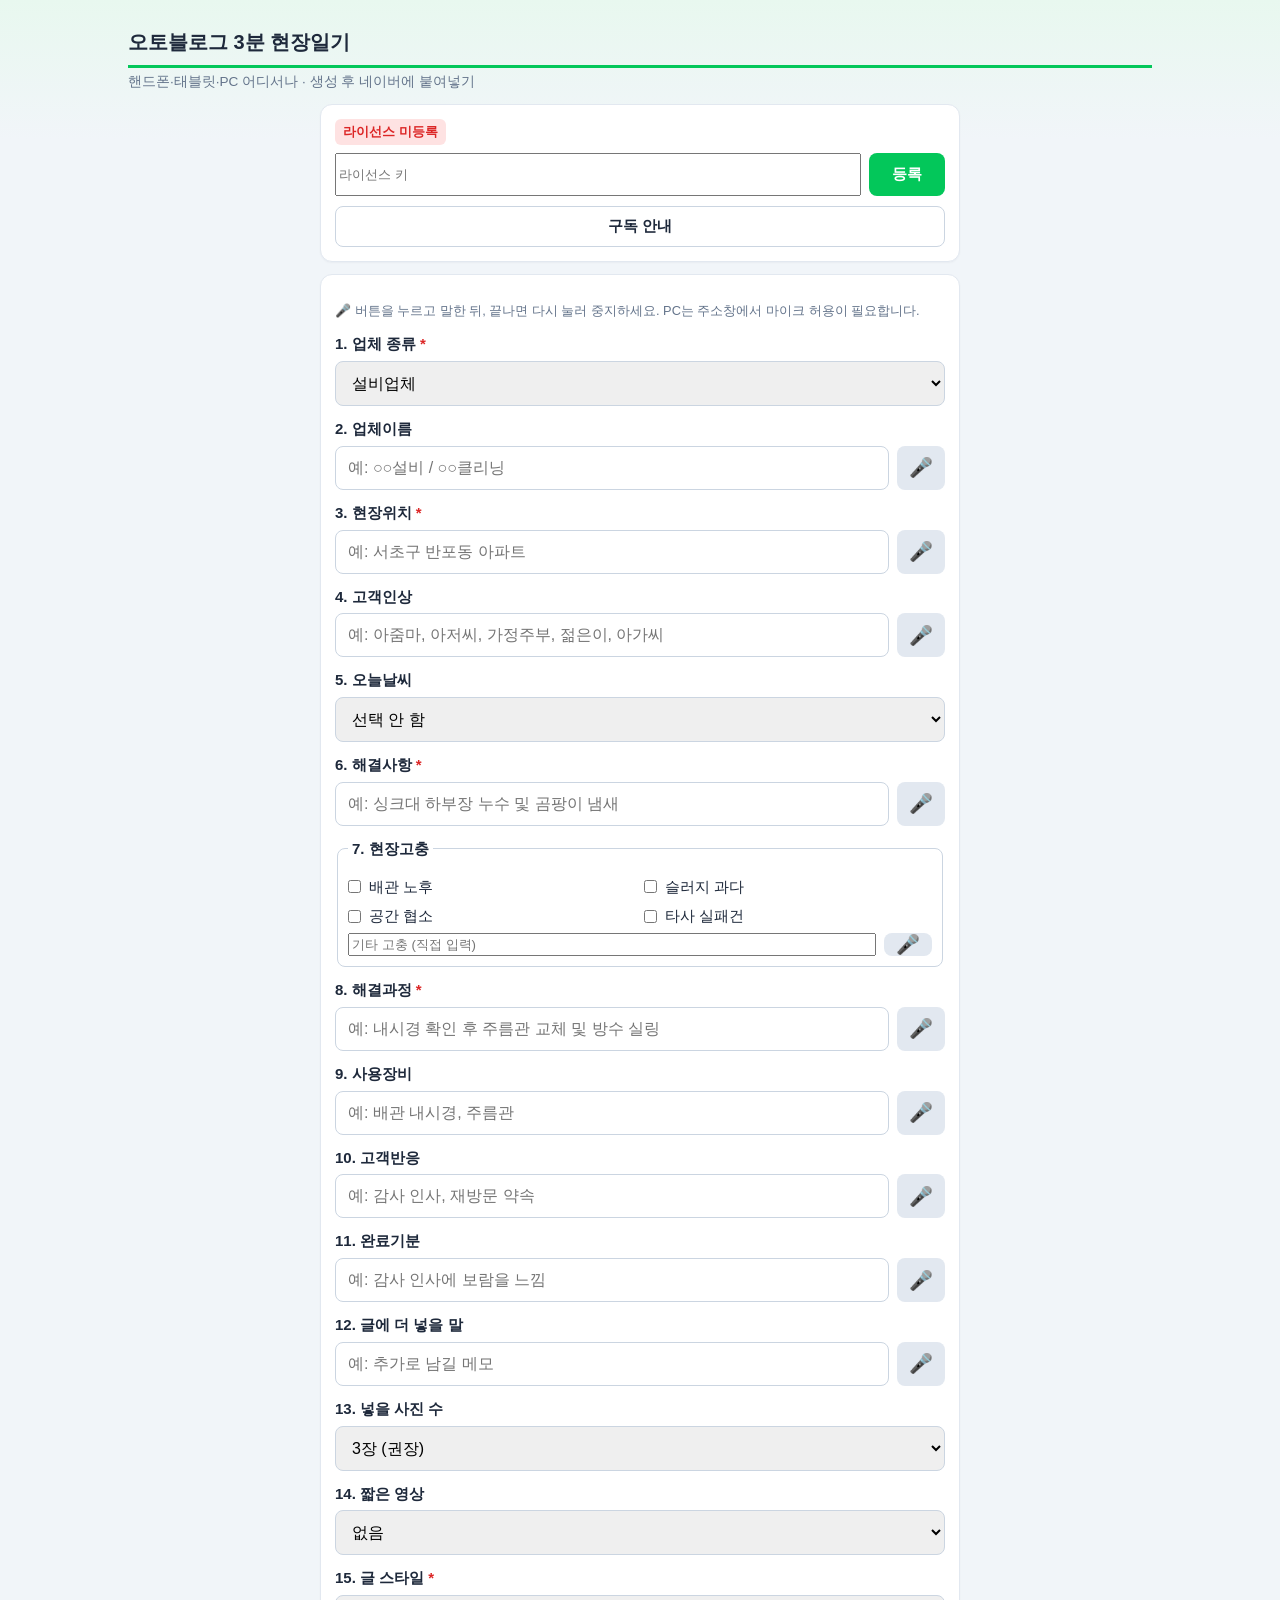
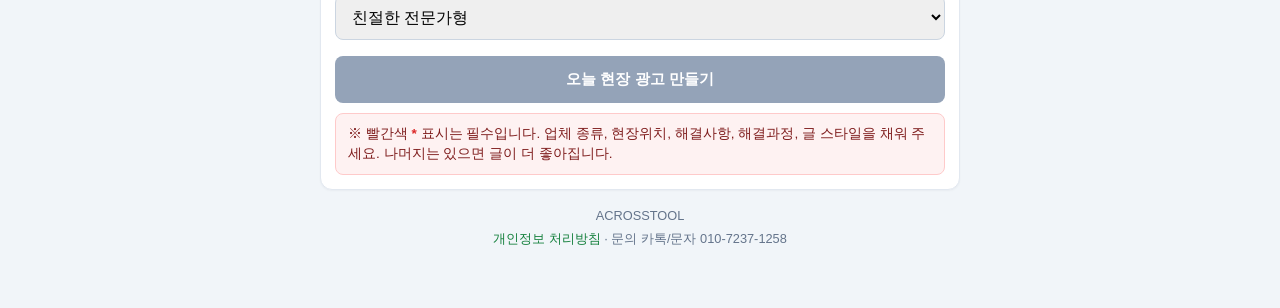
==== backend/web/index.html @ a8a13a2d "Widen the customer app on tablets and laptops without changing the phone layout. Show input and gene" ====
<!DOCTYPE html>
<html lang="ko">
<head>
  <meta charset="UTF-8" />
  <meta name="viewport" content="width=device-width, initial-scale=1, viewport-fit=cover" />
  <meta name="theme-color" content="#03c75a" />
  <meta name="apple-mobile-web-app-capable" content="yes" />
  <title>오토블로그 AI — 사장님 현장 일기</title>
  <link rel="stylesheet" href="styles.css?v=20260915wide" />
</head>
<body>
  <header class="header">
    <h1>오토블로그 3분 현장일기</h1>
    <p class="sub">핸드폰·태블릿·PC 어디서나 · 생성 후 네이버에 붙여넣기</p>
  </header>

  <div class="workspace">
  <div class="workspace-in">
  <section class="card" id="licenseCard">
    <div id="licenseBadge" class="badge inactive">라이선스 미등록</div>
    <div id="usageCard" class="usage-card" hidden>
      <div class="usage-row"><span>플랜</span><strong id="usagePlan">—</strong></div>
      <div class="usage-row"><span>구독 남은 기간</span><strong id="usageDays">—</strong></div>
      <div class="usage-row"><span>오늘 남은 건수</span><strong id="usageDaily">—</strong></div>
      <div class="usage-row"><span>이번 달 남은 건수</span><strong id="usageMonthly">—</strong></div>
    </div>
    <div class="row">
      <input type="text" id="licenseKey" placeholder="라이선스 키" autocomplete="off" />
      <button type="button" id="verifyBtn" class="btn-sm">등록</button>
    </div>
    <p id="licenseError" class="error" hidden></p>
    <button type="button" id="bankToggle" class="btn-ghost">구독 안내</button>
    <div id="bankNotice" class="bank" hidden></div>
  </section>

  <form id="genForm" class="card">
    <p class="hint" id="voiceHint">🎤 버튼을 누르고 말한 뒤, 끝나면 다시 눌러 중지하세요. PC 크롬은 주소창에서 마이크를 허용해야 합니다. 아이폰은 타이핑을 이용해 주세요.</p>

    <label>
      1. 업체 종류 <span class="req">*</span>
      <select id="bizType" required>
        <option value="plumbing">설비업체</option>
        <option value="cleaning">청소업체</option>
        <option value="custom">자가입력</option>
      </select>
    </label>

    <label>
      2. 업체이름
      <span class="voice-row">
        <input type="text" id="companyName" placeholder="예: ○○설비 / ○○클리닝" />
        <button type="button" class="mic-btn" data-for="companyName" title="말로 입력">🎤</button>
      </span>
    </label>

    <label>
      3. 현장위치 <span class="req">*</span>
      <span class="voice-row">
        <input type="text" id="location" required placeholder="예: 서초구 반포동 아파트" />
        <button type="button" class="mic-btn" data-for="location" title="말로 입력">🎤</button>
      </span>
    </label>

    <label>
      4. 고객인상
      <span class="voice-row">
        <input type="text" id="customerImpression" placeholder="예: 아줌마, 아저씨, 가정주부, 젊은이, 아가씨" />
        <button type="button" class="mic-btn" data-for="customerImpression" title="말로 입력">🎤</button>
      </span>
    </label>

    <label>
      5. 오늘날씨
      <select id="weather">
        <option value="">선택 안 함</option>
        <option value="☀️ 맑고 화창함">☀️ 맑고 화창함</option>
        <option value="🌧️ 비가 주룩주룩 옴">🌧️ 비가 주룩주룩 옴</option>
        <option value="❄️ 칼바람 부는 한파">❄️ 칼바람 부는 한파</option>
        <option value="🌫️ 습하고 무더운 날씨">🌫️ 습하고 무더운 날씨</option>
      </select>
    </label>

    <label>
      6. 해결사항 <span class="req">*</span>
      <span class="voice-row">
        <input type="text" id="issue" required placeholder="예: 싱크대 하부장 누수 및 곰팡이 냄새" />
        <button type="button" class="mic-btn" data-for="issue" title="말로 입력">🎤</button>
      </span>
    </label>

    <fieldset>
      <legend>7. 현장고충</legend>
      <div class="checks" id="obstacleChecks"></div>
      <span class="voice-row">
        <input type="text" id="obstacleOther" placeholder="기타 고충 (직접 입력)" />
        <button type="button" class="mic-btn" data-for="obstacleOther" title="말로 입력">🎤</button>
      </span>
    </fieldset>

    <label>
      8. 해결과정 <span class="req">*</span>
      <span class="voice-row">
        <input type="text" id="process" required placeholder="예: 내시경 확인 후 주름관 교체 및 방수 실링" />
        <button type="button" class="mic-btn" data-for="process" title="말로 입력">🎤</button>
      </span>
    </label>

    <label>
      9. 사용장비
      <span class="voice-row">
        <input type="text" id="equipment" placeholder="예: 배관 내시경, 주름관" />
        <button type="button" class="mic-btn" data-for="equipment" title="말로 입력">🎤</button>
      </span>
    </label>

    <label>
      10. 고객반응
      <span class="voice-row">
        <input type="text" id="customerReaction" placeholder="예: 감사 인사, 재방문 약속" />
        <button type="button" class="mic-btn" data-for="customerReaction" title="말로 입력">🎤</button>
      </span>
    </label>

    <label>
      11. 완료기분
      <span class="voice-row">
        <input type="text" id="feeling" placeholder="예: 감사 인사에 보람을 느낌" />
        <button type="button" class="mic-btn" data-for="feeling" title="말로 입력">🎤</button>
      </span>
    </label>

    <label>
      12. 글에 더 넣을 말
      <span class="voice-row">
        <input type="text" id="extra" placeholder="예: 추가로 남길 메모" />
        <button type="button" class="mic-btn" data-for="extra" title="말로 입력">🎤</button>
      </span>
    </label>

    <label>
      13. 넣을 사진 수
      <select id="photoCount">
        <option value="0">0장 (글만)</option>
        <option value="1">1장</option>
        <option value="2">2장</option>
        <option value="3" selected>3장 (권장)</option>
        <option value="4">4장</option>
        <option value="5">5장</option>
        <option value="6">6장</option>
        <option value="7">7장</option>
        <option value="8">8장</option>
        <option value="9">9장</option>
        <option value="10">10장</option>
      </select>
    </label>

    <label>
      14. 짧은 영상
      <select id="videoCount">
        <option value="0" selected>없음</option>
        <option value="1">1개 (15~30초, 각 앱에서 직접 첨부)</option>
      </select>
    </label>

    <label>
      15. 글 스타일 <span class="req">*</span>
      <select id="tone" required>
        <option value="친절하고 꼼꼼한 전문가형">친절한 전문가형</option>
        <option value="현장감 넘치는 베테랑 일기형">베테랑 일기형</option>
        <option value="원인과 해결 중심 정보전달형">원인-해결 정보전달형</option>
      </select>
    </label>

    <button type="submit" id="generateBtn" class="btn-primary" disabled>오늘 현장 광고 만들기</button>
    <p id="genError" class="error" hidden></p>
    <p class="form-notes">※ 빨간색 <span class="req">*</span> 표시는 필수입니다. 업체 종류, 현장위치, 해결사항, 해결과정, 글 스타일을 채워 주세요. 나머지는 있으면 글이 더 좋아집니다.</p>
  </form>
  </div>

  <section id="resultSection" class="card result" hidden>
    <div class="tab-container">
      <button type="button" class="tab-btn active" data-tab="tab-blog">블로그</button>
      <button type="button" class="tab-btn" data-tab="tab-daangn">당근</button>
      <button type="button" class="tab-btn" data-tab="tab-place">지도</button>
      <button type="button" class="tab-btn" data-tab="tab-kakao">카톡</button>
    </div>
    <div id="tab-blog" class="tab-content active">
      <input type="text" id="blogTitle" placeholder="제목" />
      <textarea id="blogContent" rows="10"></textarea>
      <input type="text" id="blogTags" placeholder="#태그" />
      <p class="hint">사진·영상은 본문 마커 자리에 네이버 앱에서 직접 넣으세요.</p>
      <button type="button" id="copyBlogBtn" class="btn-primary">블로그 전체 복사</button>
    </div>
    <div id="tab-daangn" class="tab-content">
      <textarea id="daangnText" rows="8"></textarea>
      <button type="button" id="copyDaangnBtn" class="btn-primary">당근 문구 복사</button>
    </div>
    <div id="tab-place" class="tab-content">
      <label for="reviewSms">리뷰 요청 문자</label>
      <textarea id="reviewSms" rows="5"></textarea>
      <button type="button" id="copySmsBtn" class="btn-primary">문자 복사</button>
      <label>플레이스 소식</label>
      <textarea id="placeNews" rows="5"></textarea>
      <button type="button" id="copyPlaceNewsBtn" class="btn-primary">소식 복사</button>
      <label>키워드</label>
      <input type="text" id="placeKeywords" readonly />
      <button type="button" id="copyKwBtn" class="btn-primary">키워드 복사</button>
    </div>
    <div id="tab-kakao" class="tab-content">
      <label>고객 카톡</label>
      <textarea id="kakaoCustomer" rows="5"></textarea>
      <button type="button" id="copyKakaoCustomerBtn" class="btn-primary">고객 카톡 복사</button>
      <label>채널/단골 소식</label>
      <textarea id="kakaoChannel" rows="5"></textarea>
      <button type="button" id="copyKakaoChannelBtn" class="btn-primary">채널 소식 복사</button>
    </div>
    <p id="modelTag" class="model"></p>
    <p id="copyMsg" class="ok" hidden></p>
  </section>
  </div>

  <footer class="footer legal">
    <p id="legalLine">ACROSSTOOL</p>
    <p><a href="/privacy">개인정보 처리방침</a> · 문의 카톡/문자 010-7237-1258</p>
  </footer>

  <script src="app.js?v=20260915wide"></script>
</body>
</html>
---- backend/web/styles.css ----
:root {
  --green: #03c75a;
  --green-dark: #02a84b;
  --text: #1e293b;
  --muted: #64748b;
  --border: #cbd5e1;
  --bg: #f1f5f9;
  --card: #ffffff;
  --danger: #dc2626;
  --ok: #15803d;
}

* {
  box-sizing: border-box;
}

body {
  margin: 0;
  padding: 12px 12px 40px;
  font-family: -apple-system, BlinkMacSystemFont, "Apple SD Gothic Neo", "Noto Sans KR", sans-serif;
  font-size: 15px;
  color: var(--text);
  background: linear-gradient(180deg, #e8f8ef 0%, var(--bg) 140px);
  line-height: 1.45;
  max-width: 560px;
  margin-inline: auto;
}

.header h1 {
  margin: 4px 0 4px;
  font-size: 1.25rem;
  border-bottom: 3px solid var(--green);
  padding-bottom: 8px;
}

.sub {
  margin: 0 0 12px;
  color: var(--muted);
  font-size: 0.85rem;
}

.card {
  background: var(--card);
  border: 1px solid #e2e8f0;
  border-radius: 12px;
  padding: 14px;
  margin-bottom: 12px;
  box-shadow: 0 1px 2px rgba(15, 23, 42, 0.04);
}

.badge {
  display: inline-block;
  padding: 4px 8px;
  border-radius: 6px;
  font-size: 0.8rem;
  font-weight: 700;
  margin-bottom: 8px;
}

.badge.inactive {
  background: #fee2e2;
  color: var(--danger);
}

.badge.active {
  background: #dcfce7;
  color: var(--ok);
}

.badge.warn {
  background: #fef3c7;
  color: #b45309;
}

.row {
  display: flex;
  gap: 8px;
}

.row input {
  flex: 1;
}

label,
fieldset {
  display: block;
  margin-bottom: 12px;
  font-weight: 600;
}

fieldset {
  border: 1px solid var(--border);
  border-radius: 8px;
  padding: 10px;
}

legend {
  font-weight: 600;
  padding: 0 4px;
}

label input,
label select,
textarea {
  display: block;
  width: 100%;
  margin-top: 6px;
  padding: 12px 12px;
  border: 1px solid var(--border);
  border-radius: 8px;
  font-size: 16px; /* iOS zoom 방지 */
  font-weight: 400;
  font-family: inherit;
}

.checks {
  display: grid;
  grid-template-columns: 1fr 1fr;
  gap: 8px;
  margin-top: 6px;
}

.checks label {
  font-weight: 400;
  display: flex;
  align-items: center;
  gap: 8px;
  margin: 0;
}

.checks input {
  width: auto;
  margin: 0;
}

button,
.btn-primary,
.btn-sm {
  border: none;
  border-radius: 8px;
  background: var(--green);
  color: #fff;
  font-weight: 700;
  font-size: 15px;
  padding: 14px 12px;
  cursor: pointer;
  font-family: inherit;
}

.btn-sm {
  width: 76px;
  padding: 12px 8px;
  flex-shrink: 0;
}

.btn-primary {
  width: 100%;
  margin-top: 4px;
}

button:disabled,
.btn-primary:disabled {
  background: #94a3b8;
  cursor: not-allowed;
}

.bank {
  margin-top: 10px;
  padding: 10px;
  border: 1px dashed var(--border);
  border-radius: 8px;
  background: #f8fafc;
  font-size: 0.88rem;
  color: #475569;
  line-height: 1.5;
}

.btn-ghost {
  width: 100%;
  margin-top: 10px;
  padding: 10px 12px;
  background: #fff;
  color: var(--text);
  border: 1px solid var(--border);
  font-weight: 600;
}

.btn-ghost.open {
  border-color: var(--green);
  color: var(--green-dark);
}

.usage-card {
  background: #f0fdf4;
  border: 1px solid #bbf7d0;
  border-radius: 8px;
  padding: 10px 12px;
  margin-bottom: 10px;
  font-size: 0.88rem;
}

.usage-row {
  display: flex;
  justify-content: space-between;
  gap: 12px;
  padding: 3px 0;
  color: #475569;
}

.usage-row strong {
  color: var(--text);
  font-weight: 700;
  text-align: right;
}

.checks .full {
  grid-column: 1 / -1;
}

.checks .full input[type="text"] {
  width: 100%;
  margin: 0;
}

.error {
  color: var(--danger);
  font-size: 0.88rem;
  margin: 8px 0 0;
}

.ok {
  color: var(--ok);
  font-size: 0.88rem;
  margin: 8px 0 0;
  font-weight: 600;
}

.hint,
.model,
.footer {
  color: var(--muted);
  font-size: 0.8rem;
}

.req {
  color: #dc2626;
  font-weight: 800;
}

.form-notes {
  margin: 10px 0 0;
  padding: 10px 12px;
  background: #fef2f2;
  border: 1px solid #fecaca;
  border-radius: 8px;
  color: #7f1d1d;
  font-size: 0.85rem;
  font-weight: 500;
  line-height: 1.45;
}

.result textarea {
  min-height: 160px;
  resize: vertical;
}

.tab-container {
  display: flex;
  gap: 4px;
  margin-bottom: 10px;
}

.tab-btn {
  flex: 1;
  margin: 0;
  padding: 8px 4px;
  font-size: 0.8rem;
  font-weight: 700;
  background: #f1f5f9;
  color: var(--muted);
  border: none;
  border-radius: 8px;
}

.tab-btn.active {
  background: var(--green);
  color: #fff;
}

.tab-content {
  display: none;
}

.tab-content.active {
  display: block;
}

.voice-row {
  display: flex;
  gap: 8px;
  margin-top: 6px;
  align-items: stretch;
}

.voice-row input {
  flex: 1;
  width: auto;
  margin-top: 0;
}

.mic-btn {
  flex: 0 0 48px;
  margin: 0;
  padding: 0;
  font-size: 1.2rem;
  background: #e2e8f0;
  color: #1e293b;
  border: none;
  border-radius: 8px;
}

.mic-btn.listening {
  background: #fecaca;
}

.footer {
  text-align: center;
  margin-top: 16px;
}

.footer.legal p {
  margin: 4px 0;
  line-height: 1.5;
}

.footer.legal a {
  color: #15803d;
  text-decoration: none;
}

@media (min-width: 720px) {
  body {
    max-width: 760px;
    padding: 20px 24px 48px;
  }
}

@media (min-width: 1024px) {
  body {
    max-width: 1080px;
    padding: 24px 28px 56px;
  }

  .workspace:has(#resultSection:not([hidden])) {
    display: grid;
    grid-template-columns: minmax(340px, 1fr) minmax(360px, 1.05fr);
    gap: 16px;
    align-items: start;
  }

  .workspace:has(#resultSection:not([hidden])) .result {
    position: sticky;
    top: 16px;
    max-height: calc(100vh - 32px);
    overflow: auto;
    margin-bottom: 0;
  }

  .workspace:not(:has(#resultSection:not([hidden]))) {
    max-width: 640px;
    margin-inline: auto;
  }

  .result textarea {
    min-height: 220px;
  }
}
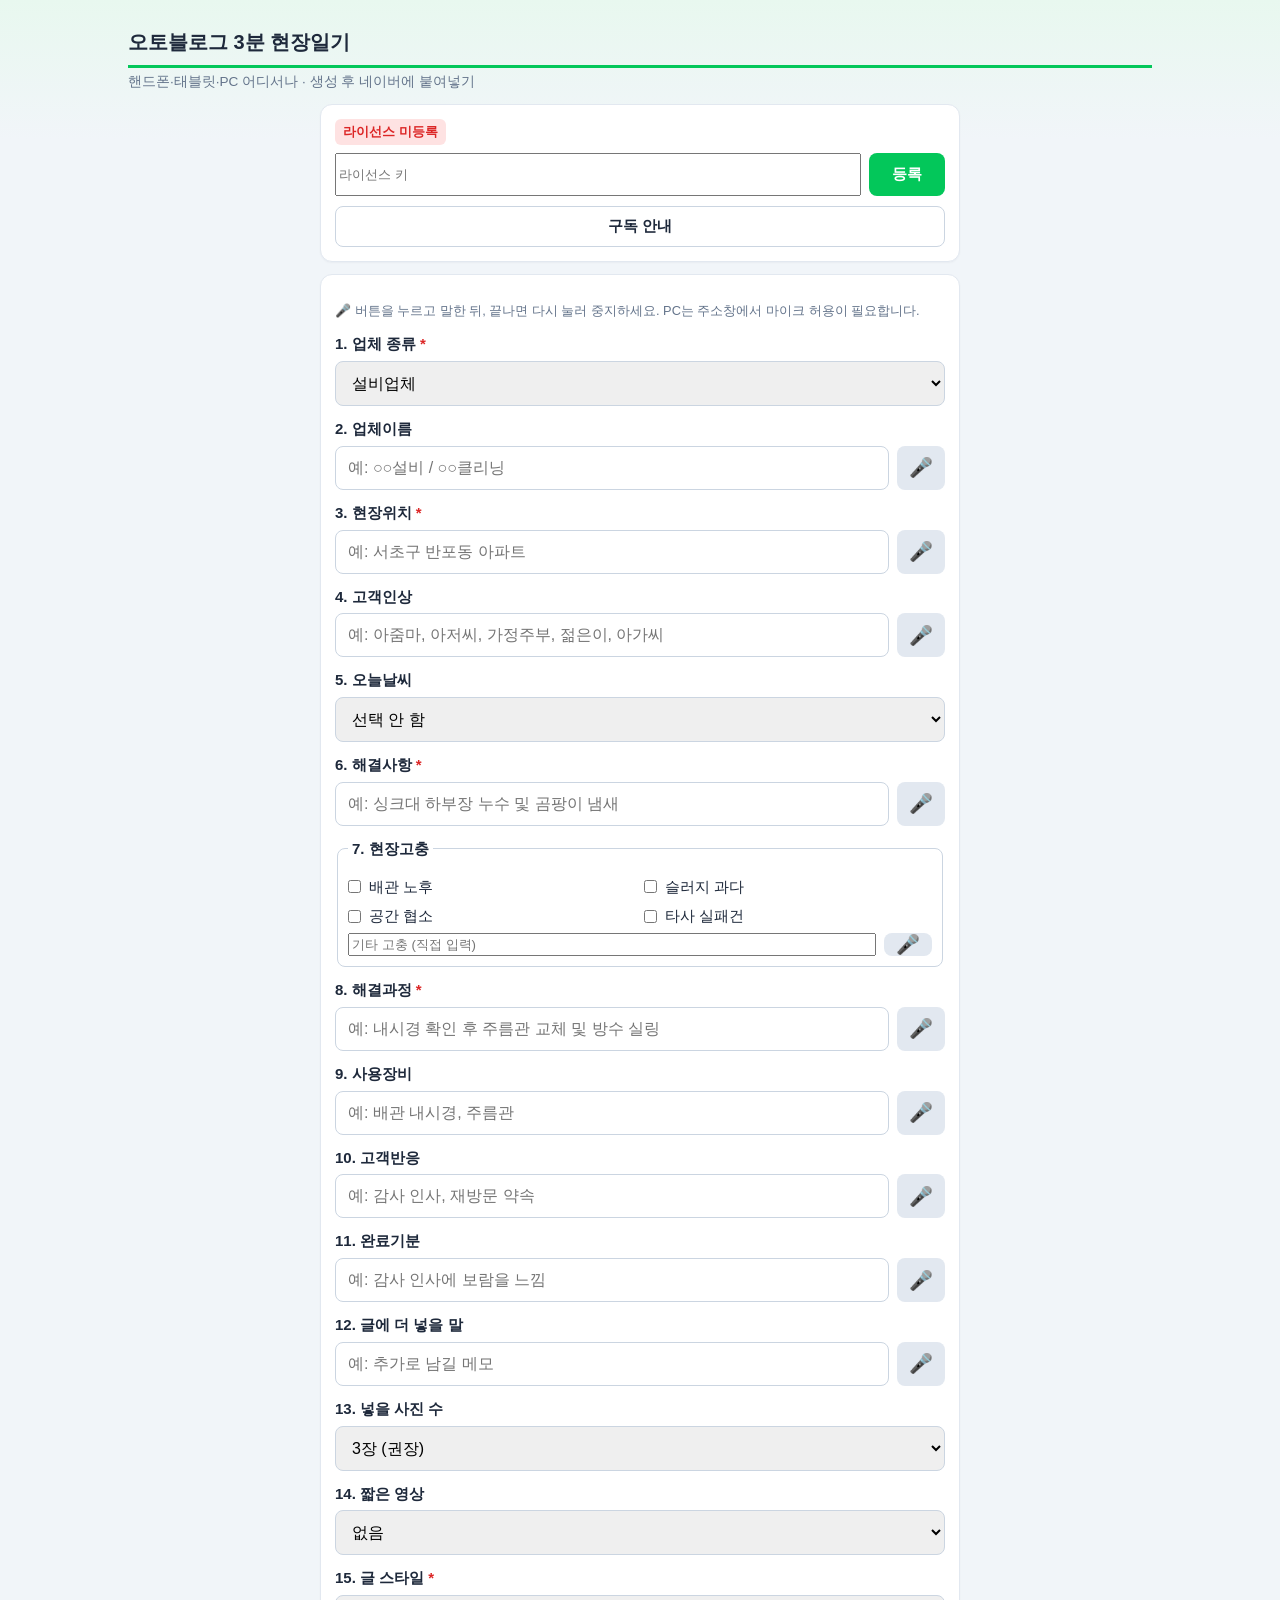
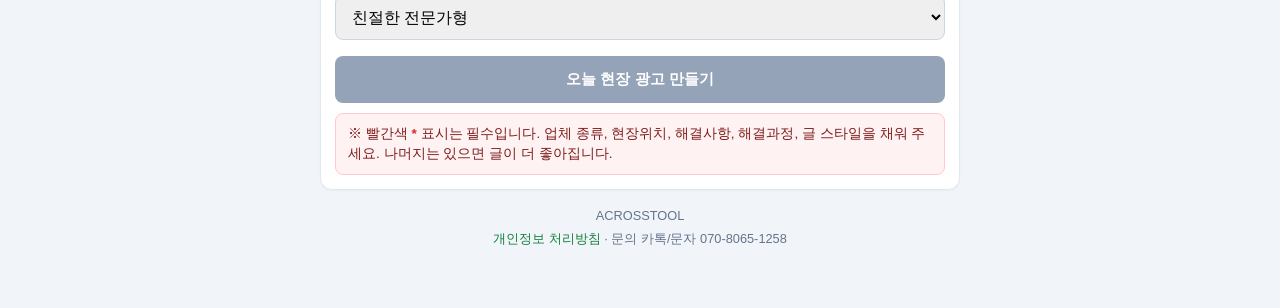
==== commit 4f605ea6: "Use 070-8065-1258 as the public contact number. Keep the same Kakao/SMS inquiry line on the customer" ====
--- a/backend/web/index.html
+++ b/backend/web/index.html
@@ -221,7 +221,7 @@
 
   <footer class="footer legal">
     <p id="legalLine">ACROSSTOOL</p>
-    <p><a href="/privacy">개인정보 처리방침</a> · 문의 카톡/문자 010-7237-1258</p>
+    <p><a href="/privacy">개인정보 처리방침</a> · 문의 카톡/문자 070-8065-1258</p>
   </footer>
 
   <script src="app.js?v=20260915wide"></script>
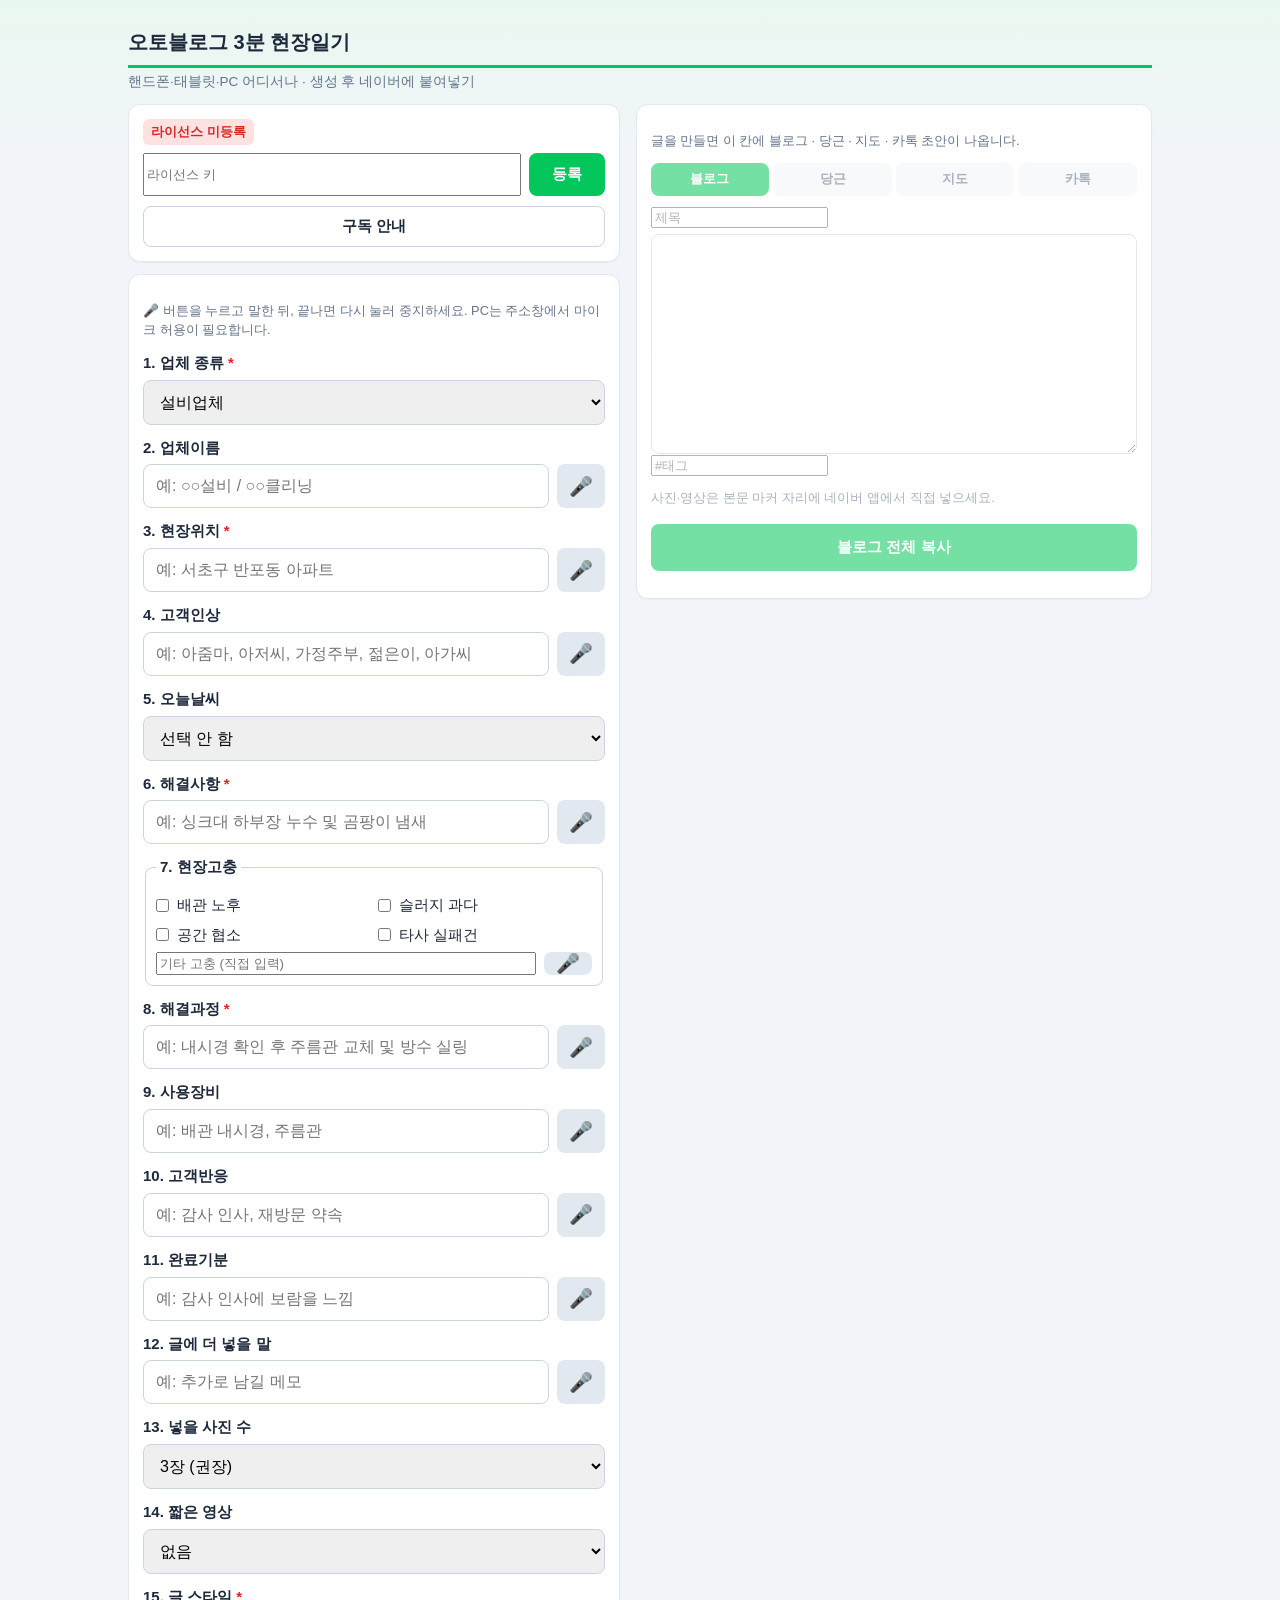
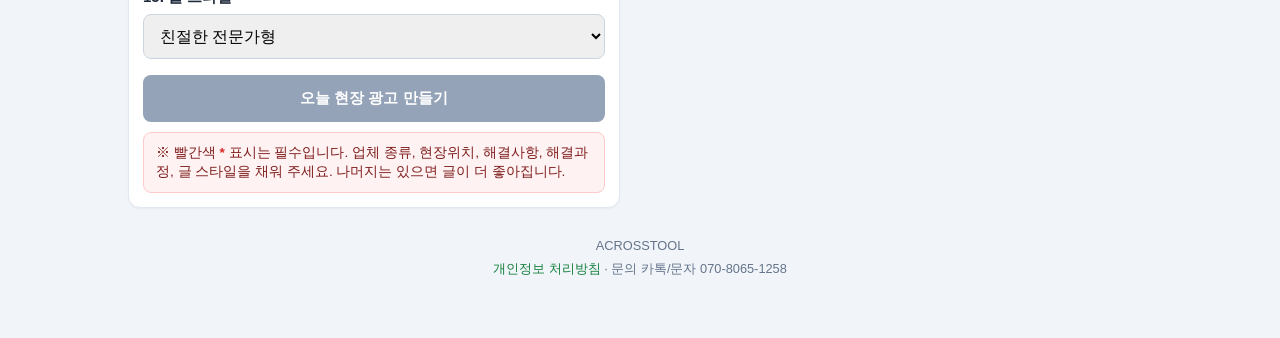
==== commit 5302e18a: "Keep the laptop customer app in two columns from the start. Show an empty result pane on the right s" ====
--- a/backend/web/index.html
+++ b/backend/web/index.html
@@ -6,7 +6,7 @@
   <meta name="theme-color" content="#03c75a" />
   <meta name="apple-mobile-web-app-capable" content="yes" />
   <title>오토블로그 AI — 사장님 현장 일기</title>
-  <link rel="stylesheet" href="styles.css?v=20260915wide" />
+  <link rel="stylesheet" href="styles.css?v=20260915pc" />
 </head>
 <body>
   <header class="header">
@@ -178,6 +178,7 @@
   </div>
 
   <section id="resultSection" class="card result" hidden>
+    <p id="resultEmptyHint" class="hint">글을 만들면 이 칸에 블로그 · 당근 · 지도 · 카톡 초안이 나옵니다.</p>
     <div class="tab-container">
       <button type="button" class="tab-btn active" data-tab="tab-blog">블로그</button>
       <button type="button" class="tab-btn" data-tab="tab-daangn">당근</button>
@@ -224,6 +225,6 @@
     <p><a href="/privacy">개인정보 처리방침</a> · 문의 카톡/문자 070-8065-1258</p>
   </footer>
 
-  <script src="app.js?v=20260915wide"></script>
+  <script src="app.js?v=20260915pc"></script>
 </body>
 </html>
--- a/backend/web/styles.css
+++ b/backend/web/styles.css
@@ -351,14 +351,14 @@
     padding: 24px 28px 56px;
   }
 
-  .workspace:has(#resultSection:not([hidden])) {
+  .workspace {
     display: grid;
     grid-template-columns: minmax(340px, 1fr) minmax(360px, 1.05fr);
     gap: 16px;
     align-items: start;
   }
 
-  .workspace:has(#resultSection:not([hidden])) .result {
+  .result {
     position: sticky;
     top: 16px;
     max-height: calc(100vh - 32px);
@@ -366,12 +366,14 @@
     margin-bottom: 0;
   }
 
-  .workspace:not(:has(#resultSection:not([hidden]))) {
-    max-width: 640px;
-    margin-inline: auto;
-  }
-
   .result textarea {
     min-height: 220px;
   }
-}
+
+  .result.is-empty .tab-container,
+  .result.is-empty .tab-content,
+  .result.is-empty .model,
+  .result.is-empty .ok {
+    opacity: 0.55;
+  }
+}
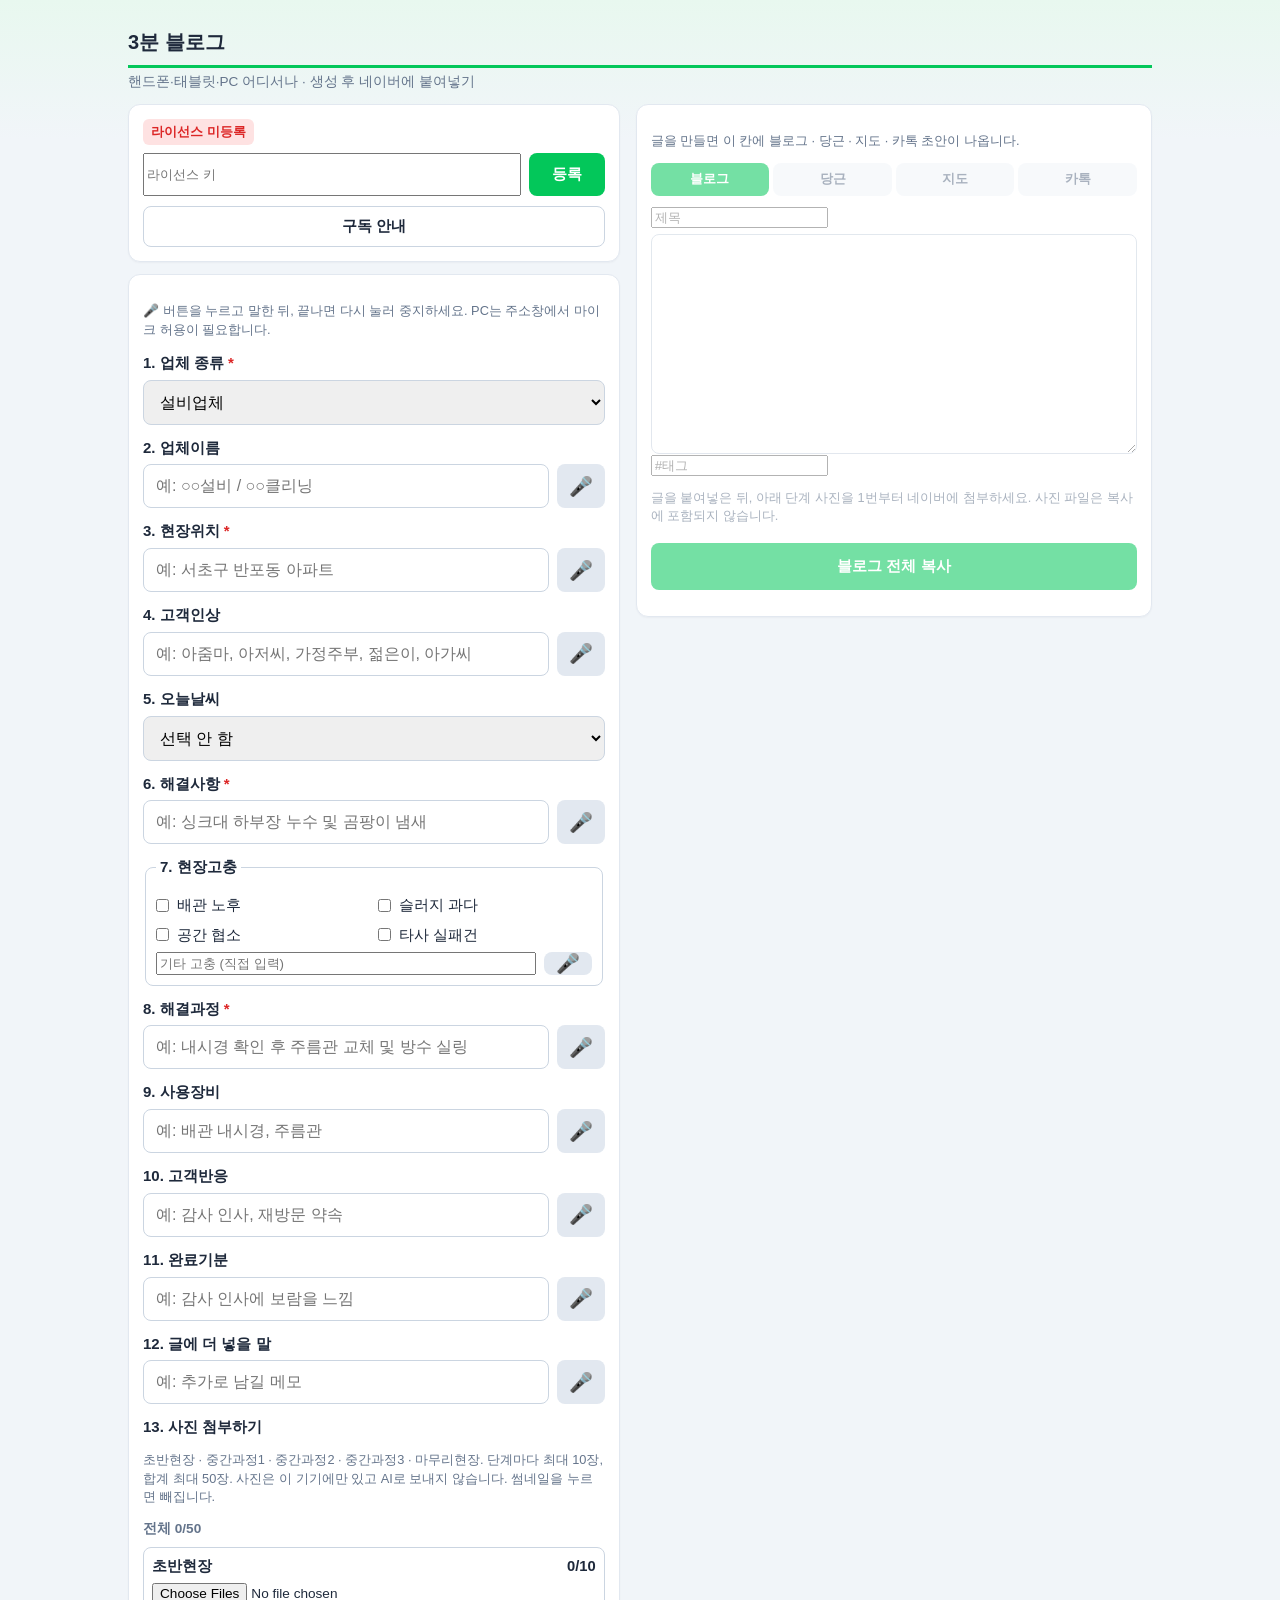
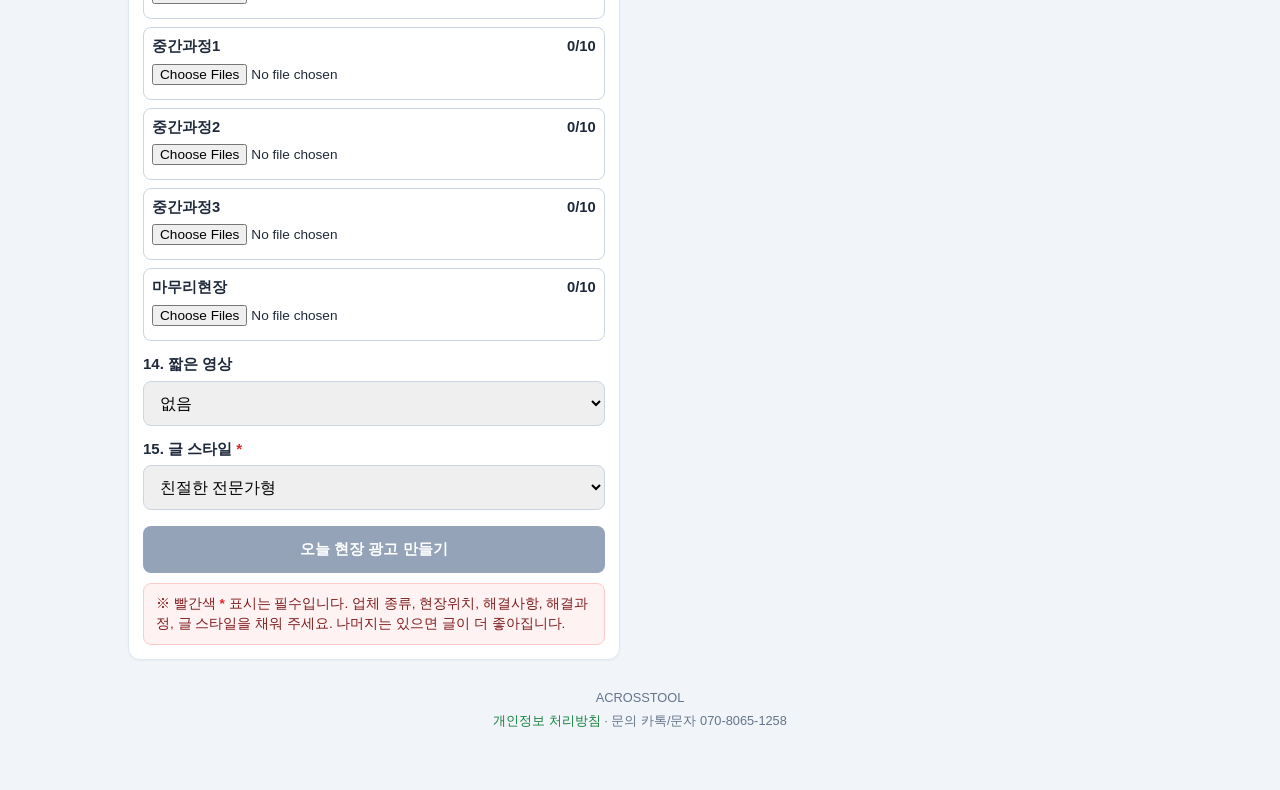
==== commit 61cd565a: "Ship the 3분 블로그 name and on-device stage photos. Customers and the admin console use the new title a" ====
--- a/backend/web/index.html
+++ b/backend/web/index.html
@@ -5,12 +5,12 @@
   <meta name="viewport" content="width=device-width, initial-scale=1, viewport-fit=cover" />
   <meta name="theme-color" content="#03c75a" />
   <meta name="apple-mobile-web-app-capable" content="yes" />
-  <title>오토블로그 AI — 사장님 현장 일기</title>
+  <title>3분 블로그</title>
   <link rel="stylesheet" href="styles.css?v=20260915pc" />
 </head>
 <body>
   <header class="header">
-    <h1>오토블로그 3분 현장일기</h1>
+    <h1>3분 블로그</h1>
     <p class="sub">핸드폰·태블릿·PC 어디서나 · 생성 후 네이버에 붙여넣기</p>
   </header>
 
@@ -137,22 +137,37 @@
       </span>
     </label>
 
-    <label>
-      13. 넣을 사진 수
-      <select id="photoCount">
-        <option value="0">0장 (글만)</option>
-        <option value="1">1장</option>
-        <option value="2">2장</option>
-        <option value="3" selected>3장 (권장)</option>
-        <option value="4">4장</option>
-        <option value="5">5장</option>
-        <option value="6">6장</option>
-        <option value="7">7장</option>
-        <option value="8">8장</option>
-        <option value="9">9장</option>
-        <option value="10">10장</option>
-      </select>
-    </label>
+    <div class="photo-attach" id="photoAttach">
+      <p class="photo-title">13. 사진 첨부하기</p>
+      <p class="hint">초반현장 · 중간과정1 · 중간과정2 · 중간과정3 · 마무리현장. 단계마다 최대 10장, 합계 최대 50장. 사진은 이 기기에만 있고 AI로 보내지 않습니다. 썸네일을 누르면 빼집니다.</p>
+      <p class="photo-total" data-photo-total>전체 0/50</p>
+      <div class="photo-stage">
+        <div class="photo-stage-head"><span>초반현장</span><span data-count="start">0/10</span></div>
+        <input type="file" accept="image/*" multiple data-stage-input="start" />
+        <div class="photo-thumbs" data-thumbs="start"></div>
+      </div>
+      <div class="photo-stage">
+        <div class="photo-stage-head"><span>중간과정1</span><span data-count="mid1">0/10</span></div>
+        <input type="file" accept="image/*" multiple data-stage-input="mid1" />
+        <div class="photo-thumbs" data-thumbs="mid1"></div>
+      </div>
+      <div class="photo-stage">
+        <div class="photo-stage-head"><span>중간과정2</span><span data-count="mid2">0/10</span></div>
+        <input type="file" accept="image/*" multiple data-stage-input="mid2" />
+        <div class="photo-thumbs" data-thumbs="mid2"></div>
+      </div>
+      <div class="photo-stage">
+        <div class="photo-stage-head"><span>중간과정3</span><span data-count="mid3">0/10</span></div>
+        <input type="file" accept="image/*" multiple data-stage-input="mid3" />
+        <div class="photo-thumbs" data-thumbs="mid3"></div>
+      </div>
+      <div class="photo-stage">
+        <div class="photo-stage-head"><span>마무리현장</span><span data-count="end">0/10</span></div>
+        <input type="file" accept="image/*" multiple data-stage-input="end" />
+        <div class="photo-thumbs" data-thumbs="end"></div>
+      </div>
+      <p class="error" data-photo-msg hidden></p>
+    </div>
 
     <label>
       14. 짧은 영상
@@ -189,7 +204,8 @@
       <input type="text" id="blogTitle" placeholder="제목" />
       <textarea id="blogContent" rows="10"></textarea>
       <input type="text" id="blogTags" placeholder="#태그" />
-      <p class="hint">사진·영상은 본문 마커 자리에 네이버 앱에서 직접 넣으세요.</p>
+      <p class="hint">글을 붙여넣은 뒤, 아래 단계 사진을 1번부터 네이버에 첨부하세요. 사진 파일은 복사에 포함되지 않습니다.</p>
+      <div id="blogStagePreview" class="blog-stage-preview" hidden></div>
       <button type="button" id="copyBlogBtn" class="btn-primary">블로그 전체 복사</button>
     </div>
     <div id="tab-daangn" class="tab-content">
@@ -225,6 +241,7 @@
     <p><a href="/privacy">개인정보 처리방침</a> · 문의 카톡/문자 070-8065-1258</p>
   </footer>
 
-  <script src="app.js?v=20260915pc"></script>
+  <script src="photo-stages.js?v=20261005photo"></script>
+  <script src="app.js?v=20261005photo"></script>
 </body>
 </html>
--- a/backend/web/styles.css
+++ b/backend/web/styles.css
@@ -247,6 +247,96 @@
   font-weight: 800;
 }
 
+.photo-attach {
+  margin: 12px 0;
+}
+
+.photo-title,
+.photo-total,
+.photo-stage-head {
+  font-weight: 700;
+}
+
+.photo-title {
+  margin: 0 0 4px;
+}
+
+.photo-total {
+  margin: 6px 0 0;
+  color: var(--muted);
+  font-size: 0.85rem;
+}
+
+.photo-stage {
+  margin-top: 8px;
+  padding: 8px;
+  border: 1px solid var(--border);
+  border-radius: 8px;
+  background: #fff;
+}
+
+.photo-stage-head {
+  display: flex;
+  justify-content: space-between;
+  font-size: 0.92rem;
+}
+
+.photo-stage input[type="file"] {
+  margin-top: 6px;
+  font-size: 0.85rem;
+}
+
+.photo-thumbs {
+  display: flex;
+  flex-wrap: wrap;
+  gap: 6px;
+  margin-top: 6px;
+}
+
+.photo-thumb {
+  position: relative;
+  width: 64px;
+  height: 64px;
+  padding: 0;
+  border: none;
+  border-radius: 6px;
+  background: #e2e8f0;
+  overflow: hidden;
+}
+
+.photo-thumb img {
+  width: 64px;
+  height: 64px;
+  object-fit: cover;
+  display: block;
+}
+
+.photo-thumb span,
+.photo-thumb figcaption {
+  position: absolute;
+  left: 2px;
+  top: 2px;
+  background: #0f172a;
+  color: #fff;
+  font-size: 10px;
+  line-height: 1.4;
+  border-radius: 4px;
+  padding: 0 4px;
+}
+
+.photo-thumb-static {
+  margin: 0;
+}
+
+.blog-stage-preview {
+  margin: 8px 0 12px;
+}
+
+.blog-stage-row h3 {
+  margin: 8px 0 4px;
+  font-size: 0.95rem;
+}
+
 .form-notes {
   margin: 10px 0 0;
   padding: 10px 12px;
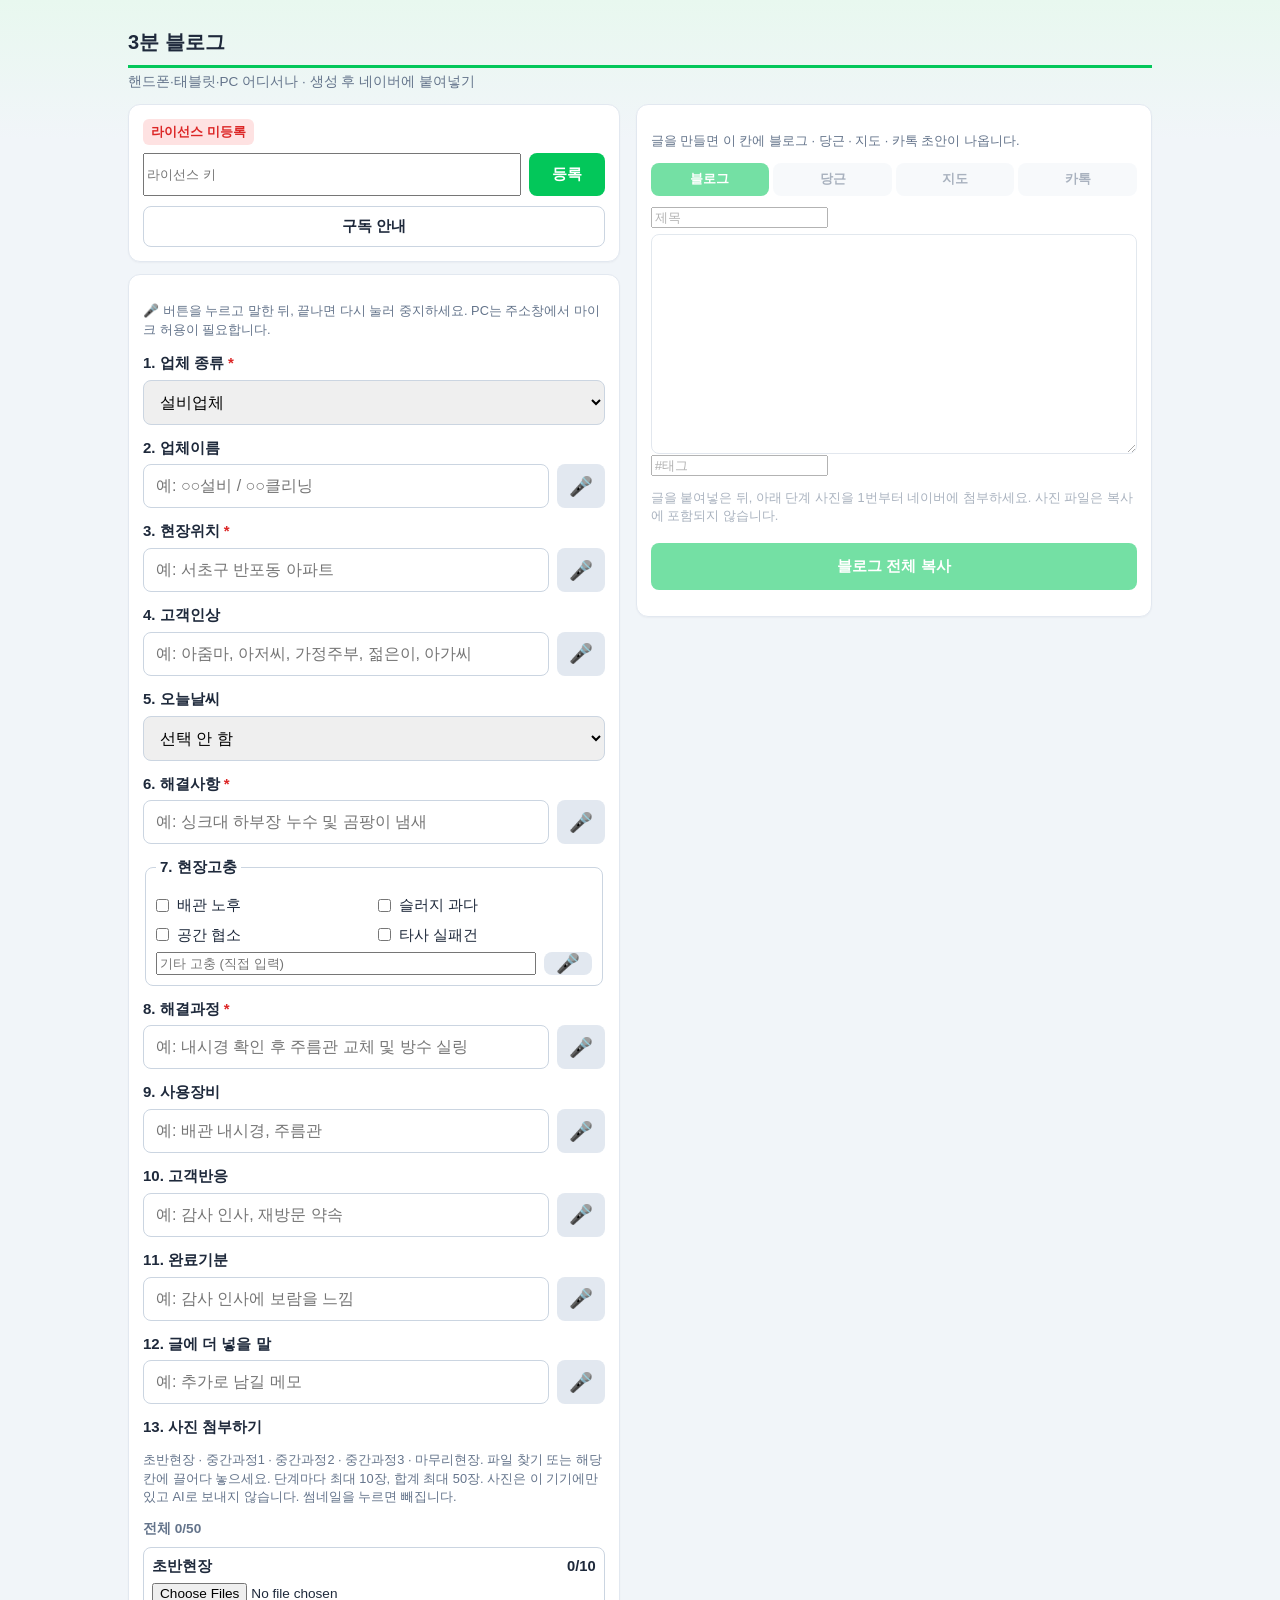
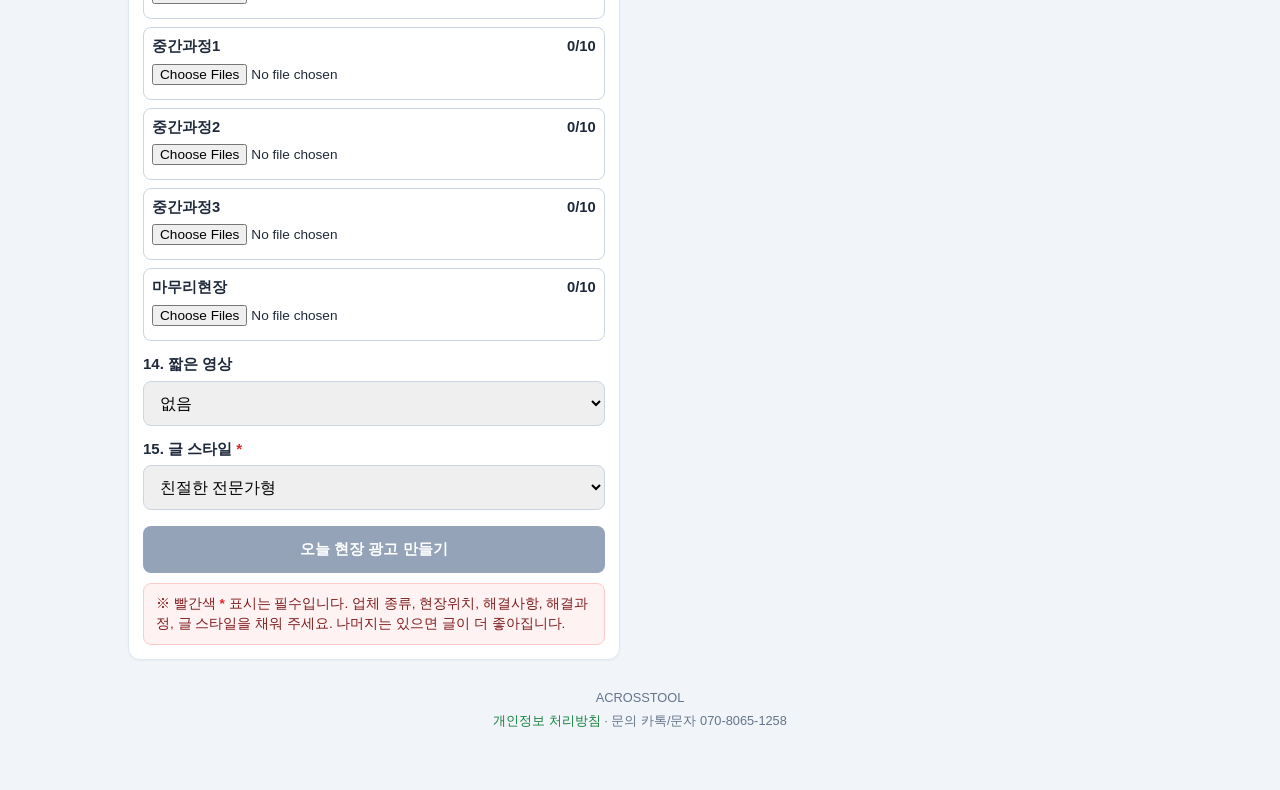
==== commit 840ec1ae: "Let each photo stage accept dragged images as well as the file picker. Owners can drop photos onto a" ====
--- a/backend/web/index.html
+++ b/backend/web/index.html
@@ -6,7 +6,7 @@
   <meta name="theme-color" content="#03c75a" />
   <meta name="apple-mobile-web-app-capable" content="yes" />
   <title>3분 블로그</title>
-  <link rel="stylesheet" href="styles.css?v=20260915pc" />
+  <link rel="stylesheet" href="styles.css?v=20261005drop" />
 </head>
 <body>
   <header class="header">
@@ -139,7 +139,7 @@
 
     <div class="photo-attach" id="photoAttach">
       <p class="photo-title">13. 사진 첨부하기</p>
-      <p class="hint">초반현장 · 중간과정1 · 중간과정2 · 중간과정3 · 마무리현장. 단계마다 최대 10장, 합계 최대 50장. 사진은 이 기기에만 있고 AI로 보내지 않습니다. 썸네일을 누르면 빼집니다.</p>
+      <p class="hint">초반현장 · 중간과정1 · 중간과정2 · 중간과정3 · 마무리현장. 파일 찾기 또는 해당 칸에 끌어다 놓으세요. 단계마다 최대 10장, 합계 최대 50장. 사진은 이 기기에만 있고 AI로 보내지 않습니다. 썸네일을 누르면 빼집니다.</p>
       <p class="photo-total" data-photo-total>전체 0/50</p>
       <div class="photo-stage">
         <div class="photo-stage-head"><span>초반현장</span><span data-count="start">0/10</span></div>
@@ -241,7 +241,7 @@
     <p><a href="/privacy">개인정보 처리방침</a> · 문의 카톡/문자 070-8065-1258</p>
   </footer>
 
-  <script src="photo-stages.js?v=20261005photo"></script>
+  <script src="photo-stages.js?v=20261005drop"></script>
   <script src="app.js?v=20261005photo"></script>
 </body>
 </html>
--- a/backend/web/styles.css
+++ b/backend/web/styles.css
@@ -279,6 +279,11 @@
   display: flex;
   justify-content: space-between;
   font-size: 0.92rem;
+}
+
+.photo-stage-drop {
+  border-color: var(--green);
+  background: #f0fdf4;
 }
 
 .photo-stage input[type="file"] {
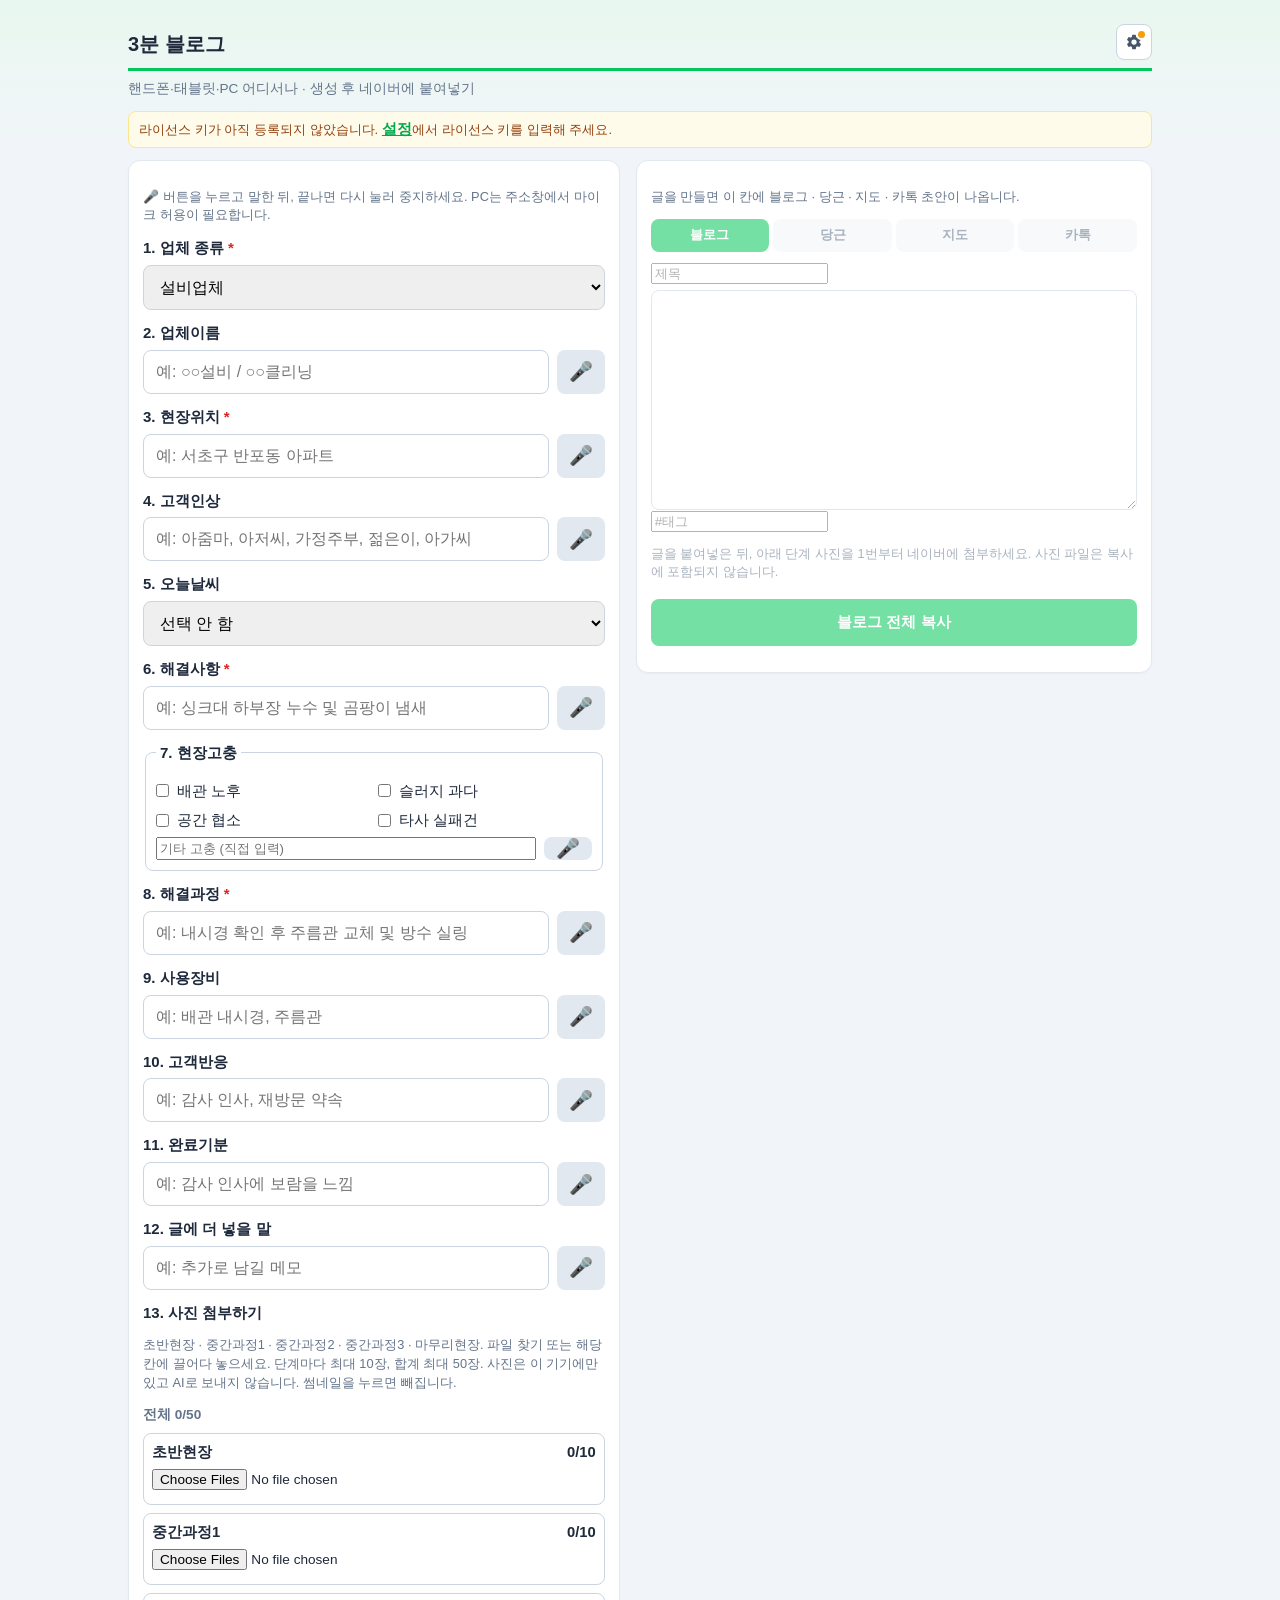
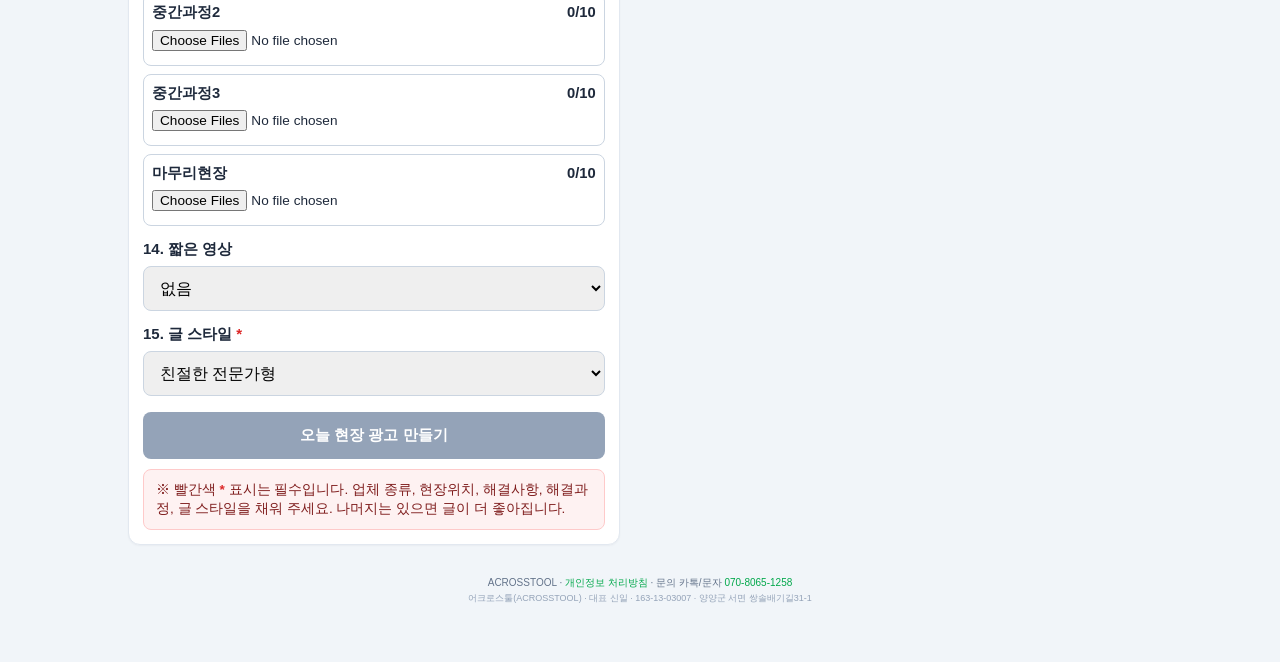
==== commit b9d4f278: "Move license and subscription into settings and show remaining quota in the header. Font size, priva" ====
--- a/backend/web/index.html
+++ b/backend/web/index.html
@@ -1,38 +1,86 @@
 <!DOCTYPE html>
-<html lang="ko">
+<html lang="ko" data-font-size="md">
 <head>
   <meta charset="UTF-8" />
   <meta name="viewport" content="width=device-width, initial-scale=1, viewport-fit=cover" />
   <meta name="theme-color" content="#03c75a" />
   <meta name="apple-mobile-web-app-capable" content="yes" />
   <title>3분 블로그</title>
-  <link rel="stylesheet" href="styles.css?v=20261005drop" />
+  <link rel="stylesheet" href="styles.css?v=20261006quota" />
 </head>
 <body>
   <header class="header">
-    <h1>3분 블로그</h1>
+    <div class="header-top">
+      <div class="header-brand"><h1>3분 블로그</h1></div>
+      <div id="quotaMeter" class="quota-meter" hidden role="status"></div>
+      <div class="header-tools">
+        <button type="button" id="settingsBtn" class="settings-btn" aria-label="설정" title="설정">
+          <svg viewBox="0 0 24 24" width="18" height="18" aria-hidden="true">
+            <path fill="currentColor" d="M19.14 12.94a7.07 7.07 0 0 0 .05-.94 7.07 7.07 0 0 0-.05-.94l2.03-1.58a.5.5 0 0 0 .12-.64l-1.92-3.32a.5.5 0 0 0-.6-.22l-2.39.96a7.2 7.2 0 0 0-1.63-.94l-.36-2.54a.5.5 0 0 0-.5-.42h-3.84a.5.5 0 0 0-.5.42l-.36 2.54c-.59.22-1.14.54-1.63.94l-2.39-.96a.5.5 0 0 0-.6.22L2.71 8.84a.5.5 0 0 0 .12.64l2.03 1.58a7.6 7.6 0 0 0 0 1.88l-2.03 1.58a.5.5 0 0 0-.12.64l1.92 3.32a.5.5 0 0 0 .6.22l2.39-.96c.49.4 1.04.72 1.63.94l.36 2.54a.5.5 0 0 0 .5.42h3.84a.5.5 0 0 0 .5-.42l.36-2.54c.59-.22 1.14-.54 1.63-.94l2.39.96a.5.5 0 0 0 .6-.22l1.92-3.32a.5.5 0 0 0-.12-.64l-2.03-1.58ZM12 15.5A3.5 3.5 0 1 1 12 8.5a3.5 3.5 0 0 1 0 7Z"/>
+          </svg>
+          <span id="settingsDot" class="settings-dot"></span>
+        </button>
+      </div>
+    </div>
     <p class="sub">핸드폰·태블릿·PC 어디서나 · 생성 후 네이버에 붙여넣기</p>
+    <p id="licenseHint" class="license-hint">라이선스 키가 아직 등록되지 않았습니다. <button type="button" id="openSettingsLink" class="text-link">설정</button>에서 라이선스 키를 입력해 주세요.</p>
   </header>
+
+  <div id="settingsLayer" class="settings-layer" hidden>
+    <button type="button" id="settingsBackdrop" class="settings-backdrop" aria-label="설정 닫기"></button>
+    <aside class="settings-panel" role="dialog" aria-modal="true" aria-labelledby="settingsTitle">
+      <div class="settings-head">
+        <h2 id="settingsTitle">설정</h2>
+        <button type="button" id="settingsClose" class="settings-close" aria-label="닫기">×</button>
+      </div>
+      <div class="settings-body">
+        <div class="settings-block">
+          <span class="settings-label">글씨 크기</span>
+          <div class="font-size-group" role="group" aria-label="글씨 크기">
+            <button type="button" data-font="sm">작게</button>
+            <button type="button" data-font="md" class="is-on">보통</button>
+            <button type="button" data-font="lg">크게</button>
+          </div>
+          <p class="settings-hint">화면 글씨 크기를 조절합니다. 선택 즉시 미리보기됩니다.</p>
+        </div>
+
+        <div class="settings-block">
+          <span class="settings-label">라이선스 키</span>
+          <div id="licenseBadge" class="badge inactive">라이선스 미등록</div>
+          <div id="usageCard" class="usage-card" hidden>
+            <div class="usage-row"><span>플랜</span><strong id="usagePlan">—</strong></div>
+            <div class="usage-row"><span>시작일</span><strong id="usageStart">—</strong></div>
+            <div class="usage-row"><span>구독 남은 기간</span><strong id="usageDays">—</strong></div>
+            <div class="usage-row"><span>오늘 남은 건수</span><strong id="usageDaily">—</strong></div>
+            <div class="usage-row"><span>이번 달 남은 건수</span><strong id="usageMonthly">—</strong></div>
+          </div>
+          <div class="row">
+            <input type="text" id="licenseKey" placeholder="XXXX-XXXX-XXXX" autocomplete="off" spellcheck="false" />
+            <button type="button" id="verifyBtn" class="btn-sm">등록</button>
+          </div>
+          <p class="settings-hint">키는 이 브라우저에만 저장됩니다. 결제 후 안내받은 키를 입력하세요.</p>
+          <p id="licenseError" class="error" hidden></p>
+        </div>
+
+        <div class="subscribe-box">
+          <button type="button" id="bankToggle" class="subscribe-toggle" aria-expanded="false">
+            <span>구독 안내</span>
+            <span class="chevron" aria-hidden="true">⌄</span>
+          </button>
+          <div id="bankNotice" class="bank" hidden></div>
+        </div>
+      </div>
+      <div class="settings-foot">
+        <footer class="legal-foot">
+          <p class="legal-privacy-line">ACROSSTOOL · <a href="/privacy">개인정보 처리방침</a> · 문의 카톡/문자 <a href="tel:07080651258">070-8065-1258</a></p>
+          <p class="legal-merchant">어크로스툴(ACROSSTOOL) · 대표 신일 · 163-13-03007 · 양양군 서면 쌍솔배기길31-1</p>
+        </footer>
+      </div>
+    </aside>
+  </div>
 
   <div class="workspace">
   <div class="workspace-in">
-  <section class="card" id="licenseCard">
-    <div id="licenseBadge" class="badge inactive">라이선스 미등록</div>
-    <div id="usageCard" class="usage-card" hidden>
-      <div class="usage-row"><span>플랜</span><strong id="usagePlan">—</strong></div>
-      <div class="usage-row"><span>구독 남은 기간</span><strong id="usageDays">—</strong></div>
-      <div class="usage-row"><span>오늘 남은 건수</span><strong id="usageDaily">—</strong></div>
-      <div class="usage-row"><span>이번 달 남은 건수</span><strong id="usageMonthly">—</strong></div>
-    </div>
-    <div class="row">
-      <input type="text" id="licenseKey" placeholder="라이선스 키" autocomplete="off" />
-      <button type="button" id="verifyBtn" class="btn-sm">등록</button>
-    </div>
-    <p id="licenseError" class="error" hidden></p>
-    <button type="button" id="bankToggle" class="btn-ghost">구독 안내</button>
-    <div id="bankNotice" class="bank" hidden></div>
-  </section>
-
   <form id="genForm" class="card">
     <p class="hint" id="voiceHint">🎤 버튼을 누르고 말한 뒤, 끝나면 다시 눌러 중지하세요. PC 크롬은 주소창에서 마이크를 허용해야 합니다. 아이폰은 타이핑을 이용해 주세요.</p>
 
@@ -236,12 +284,12 @@
   </section>
   </div>
 
-  <footer class="footer legal">
-    <p id="legalLine">ACROSSTOOL</p>
-    <p><a href="/privacy">개인정보 처리방침</a> · 문의 카톡/문자 070-8065-1258</p>
+  <footer class="legal-foot page-legal">
+    <p class="legal-privacy-line">ACROSSTOOL · <a href="/privacy">개인정보 처리방침</a> · 문의 카톡/문자 <a href="tel:07080651258">070-8065-1258</a></p>
+    <p class="legal-merchant">어크로스툴(ACROSSTOOL) · 대표 신일 · 163-13-03007 · 양양군 서면 쌍솔배기길31-1</p>
   </footer>
 
   <script src="photo-stages.js?v=20261005drop"></script>
-  <script src="app.js?v=20261005photo"></script>
+  <script src="app.js?v=20261006quota"></script>
 </body>
 </html>
--- a/backend/web/styles.css
+++ b/backend/web/styles.css
@@ -8,7 +8,13 @@
   --card: #ffffff;
   --danger: #dc2626;
   --ok: #15803d;
-}
+  --font-scale: 1;
+}
+
+html[data-font-size="sm"] { --font-scale: 0.92; }
+html[data-font-size="md"] { --font-scale: 1; }
+html[data-font-size="lg"] { --font-scale: 1.14; }
+html { font-size: calc(16px * var(--font-scale)); }
 
 * {
   box-sizing: border-box;
@@ -18,7 +24,7 @@
   margin: 0;
   padding: 12px 12px 40px;
   font-family: -apple-system, BlinkMacSystemFont, "Apple SD Gothic Neo", "Noto Sans KR", sans-serif;
-  font-size: 15px;
+  font-size: 0.9375rem;
   color: var(--text);
   background: linear-gradient(180deg, #e8f8ef 0%, var(--bg) 140px);
   line-height: 1.45;
@@ -26,11 +32,400 @@
   margin-inline: auto;
 }
 
-.header h1 {
-  margin: 4px 0 4px;
-  font-size: 1.25rem;
+.header-top {
+  display: grid;
+  grid-template-columns: minmax(0, 1fr) auto;
+  grid-template-areas:
+    "brand tools"
+    "quota quota";
+  align-items: center;
+  gap: 8px 12px;
   border-bottom: 3px solid var(--green);
   padding-bottom: 8px;
+  margin-bottom: 8px;
+}
+
+.header-brand { grid-area: brand; justify-self: start; min-width: 0; }
+.header-tools { grid-area: tools; justify-self: end; }
+.quota-meter { grid-area: quota; justify-self: center; }
+
+.header h1 {
+  margin: 4px 0 0;
+  font-size: 1.25rem;
+}
+
+.header-tools {
+  display: flex;
+  align-items: center;
+  gap: 8px;
+}
+
+.quota-meter {
+  display: flex;
+  flex-wrap: wrap;
+  align-items: center;
+  justify-content: center;
+  gap: 6px 8px;
+  max-width: 100%;
+}
+
+.quota-meter[hidden] { display: none; }
+
+.quota-plan {
+  border: 1px solid #86efac;
+  background: #f0fdf4;
+  color: #15803d;
+  font-size: 0.72rem;
+  font-weight: 800;
+  letter-spacing: 0.01em;
+  border-radius: 6px;
+  padding: 2px 7px;
+  white-space: nowrap;
+}
+
+.quota-block {
+  display: inline-flex;
+  align-items: center;
+  gap: 4px;
+}
+
+.quota-label {
+  color: var(--muted);
+  font-size: 0.72rem;
+  font-weight: 700;
+}
+
+.quota-slash {
+  color: #94a3b8;
+  font-weight: 800;
+  font-size: 0.95rem;
+}
+
+.quota-dot {
+  color: #cbd5e1;
+  font-weight: 700;
+}
+
+.quota-unlimited {
+  color: #15803d;
+  font-weight: 800;
+  font-size: 0.85rem;
+}
+
+.flip-number {
+  display: inline-flex;
+  align-items: center;
+  gap: 2px;
+}
+
+.flip-unit {
+  --flip-w: 1.05rem;
+  --flip-h: 1.4rem;
+  position: relative;
+  display: inline-block;
+  width: var(--flip-w);
+  height: var(--flip-h);
+  font-size: 0.85rem;
+  font-weight: 800;
+  font-variant-numeric: tabular-nums;
+  line-height: 1;
+  color: #166534;
+  background: #fff;
+  border: 1px solid #86efac;
+  border-radius: 4px;
+  overflow: hidden;
+}
+
+.flip-unit::after {
+  content: "";
+  position: absolute;
+  left: 0;
+  right: 0;
+  top: 50%;
+  height: 1px;
+  background: rgba(22, 101, 52, 0.22);
+  z-index: 3;
+  pointer-events: none;
+}
+
+.flip-face {
+  position: absolute;
+  left: 0;
+  width: 100%;
+  height: 50%;
+  overflow: hidden;
+  background: #f0fdf4;
+}
+
+.flip-top { top: 0; }
+.flip-bottom { bottom: 0; }
+
+.flip-num {
+  position: absolute;
+  left: 0;
+  width: 100%;
+  height: var(--flip-h);
+  display: flex;
+  align-items: center;
+  justify-content: center;
+}
+
+.flip-top .flip-num { top: 0; }
+.flip-bottom .flip-num { bottom: 0; }
+
+@media (min-width: 720px) {
+  .header-top {
+    grid-template-columns: minmax(0, 1fr) auto minmax(0, 1fr);
+    grid-template-areas: "brand quota tools";
+  }
+
+  .flip-unit {
+    --flip-w: 1.2rem;
+    --flip-h: 1.6rem;
+    font-size: 0.95rem;
+  }
+}
+
+.settings-btn {
+  position: relative;
+  width: 36px;
+  height: 36px;
+  margin: 0;
+  padding: 0;
+  border-radius: 8px;
+  background: #fff;
+  color: #475569;
+  border: 1px solid var(--border);
+  display: inline-flex;
+  align-items: center;
+  justify-content: center;
+}
+
+.settings-btn:hover {
+  color: var(--green-dark);
+  border-color: var(--green);
+}
+
+.settings-dot {
+  position: absolute;
+  top: 6px;
+  right: 6px;
+  width: 7px;
+  height: 7px;
+  border-radius: 999px;
+  background: #f59e0b;
+  box-shadow: 0 0 0 2px #fff;
+}
+
+.license-hint {
+  margin: 0 0 12px;
+  color: #92400e;
+  background: #fffbeb;
+  border: 1px solid #fde68a;
+  border-radius: 8px;
+  padding: 8px 10px;
+  font-size: 0.82rem;
+}
+
+.text-link {
+  margin: 0;
+  padding: 0;
+  border: none;
+  background: none;
+  color: var(--green-dark);
+  font-weight: 800;
+  text-decoration: underline;
+  cursor: pointer;
+}
+
+.settings-layer {
+  position: fixed;
+  inset: 0;
+  z-index: 40;
+  display: flex;
+  justify-content: flex-end;
+}
+
+.settings-layer[hidden] {
+  display: none;
+}
+
+.settings-backdrop {
+  position: absolute;
+  inset: 0;
+  margin: 0;
+  padding: 0;
+  border: none;
+  background: rgba(15, 23, 42, 0.45);
+  cursor: default;
+}
+
+.settings-panel {
+  position: relative;
+  display: flex;
+  flex-direction: column;
+  width: min(360px, 100%);
+  height: 100%;
+  background: #fff;
+  border-left: 1px solid #e2e8f0;
+  box-shadow: -8px 0 24px rgba(15, 23, 42, 0.12);
+}
+
+.settings-head {
+  display: flex;
+  align-items: center;
+  justify-content: space-between;
+  padding: 12px 16px;
+  border-bottom: 1px solid #e2e8f0;
+}
+
+.settings-head h2 {
+  margin: 0;
+  font-size: 0.95rem;
+}
+
+.settings-close {
+  width: 32px;
+  height: 32px;
+  margin: 0;
+  padding: 0;
+  border-radius: 8px;
+  background: transparent;
+  color: #64748b;
+  font-size: 1.4rem;
+  line-height: 1;
+}
+
+.settings-body {
+  flex: 1;
+  overflow: auto;
+  padding: 16px;
+}
+
+.settings-foot {
+  border-top: 1px solid #e2e8f0;
+  padding: 12px 16px 16px;
+}
+
+.settings-block {
+  margin-bottom: 18px;
+}
+
+.settings-label {
+  display: block;
+  margin-bottom: 6px;
+  color: var(--muted);
+  font-size: 0.75rem;
+  font-weight: 700;
+}
+
+.settings-hint {
+  margin: 6px 0 0;
+  color: #94a3b8;
+  font-size: 0.72rem;
+  font-weight: 400;
+  line-height: 1.45;
+}
+
+.font-size-group {
+  display: flex;
+  padding: 3px;
+  border: 1px solid #86efac;
+  border-radius: 10px;
+  background: #f0fdf4;
+}
+
+.font-size-group button {
+  flex: 1;
+  margin: 0;
+  padding: 8px 6px;
+  border-radius: 8px;
+  background: transparent;
+  color: #64748b;
+  font-size: 0.72rem;
+  font-weight: 700;
+}
+
+.font-size-group button.is-on {
+  background: var(--green);
+  color: #052e16;
+}
+
+.settings-panel .row input {
+  margin: 0;
+  font-size: max(16px, 1rem);
+  font-family: ui-monospace, SFMono-Regular, Menlo, monospace;
+  letter-spacing: 0.04em;
+  text-transform: uppercase;
+}
+
+.subscribe-box {
+  border: 1px solid #86efac;
+  border-radius: 10px;
+  background: #f0fdf4;
+  overflow: hidden;
+}
+
+.subscribe-toggle {
+  width: 100%;
+  margin: 0;
+  padding: 10px 12px;
+  display: flex;
+  align-items: center;
+  justify-content: space-between;
+  background: transparent;
+  color: var(--green-dark);
+  font-size: 0.8rem;
+}
+
+.subscribe-toggle .chevron {
+  transition: transform 0.15s ease;
+}
+
+.subscribe-toggle.open .chevron {
+  transform: rotate(180deg);
+}
+
+.subscribe-box .bank {
+  margin: 0;
+  border: none;
+  border-top: 1px solid #bbf7d0;
+  border-radius: 0;
+  background: #fff;
+}
+
+body.settings-open {
+  overflow: hidden;
+}
+
+.legal-foot {
+  text-align: center;
+  color: var(--muted);
+  font-size: calc(10px * var(--font-scale));
+  line-height: 1.5;
+}
+
+.legal-foot p {
+  margin: 0;
+}
+
+.legal-foot a {
+  color: var(--green-dark);
+  text-decoration: none;
+}
+
+.legal-foot a:hover {
+  text-decoration: underline;
+}
+
+.legal-merchant {
+  margin-top: 2px !important;
+  font-size: calc(9px * var(--font-scale));
+  color: #94a3b8;
+}
+
+.page-legal {
+  margin-top: 18px;
 }
 
 .sub {
@@ -108,7 +503,7 @@
   padding: 12px 12px;
   border: 1px solid var(--border);
   border-radius: 8px;
-  font-size: 16px; /* iOS zoom 방지 */
+  font-size: max(16px, 1rem); /* iOS zoom 방지 */
   font-weight: 400;
   font-family: inherit;
 }
@@ -141,7 +536,7 @@
   background: var(--green);
   color: #fff;
   font-weight: 700;
-  font-size: 15px;
+  font-size: 0.9375rem;
   padding: 14px 12px;
   cursor: pointer;
   font-family: inherit;
